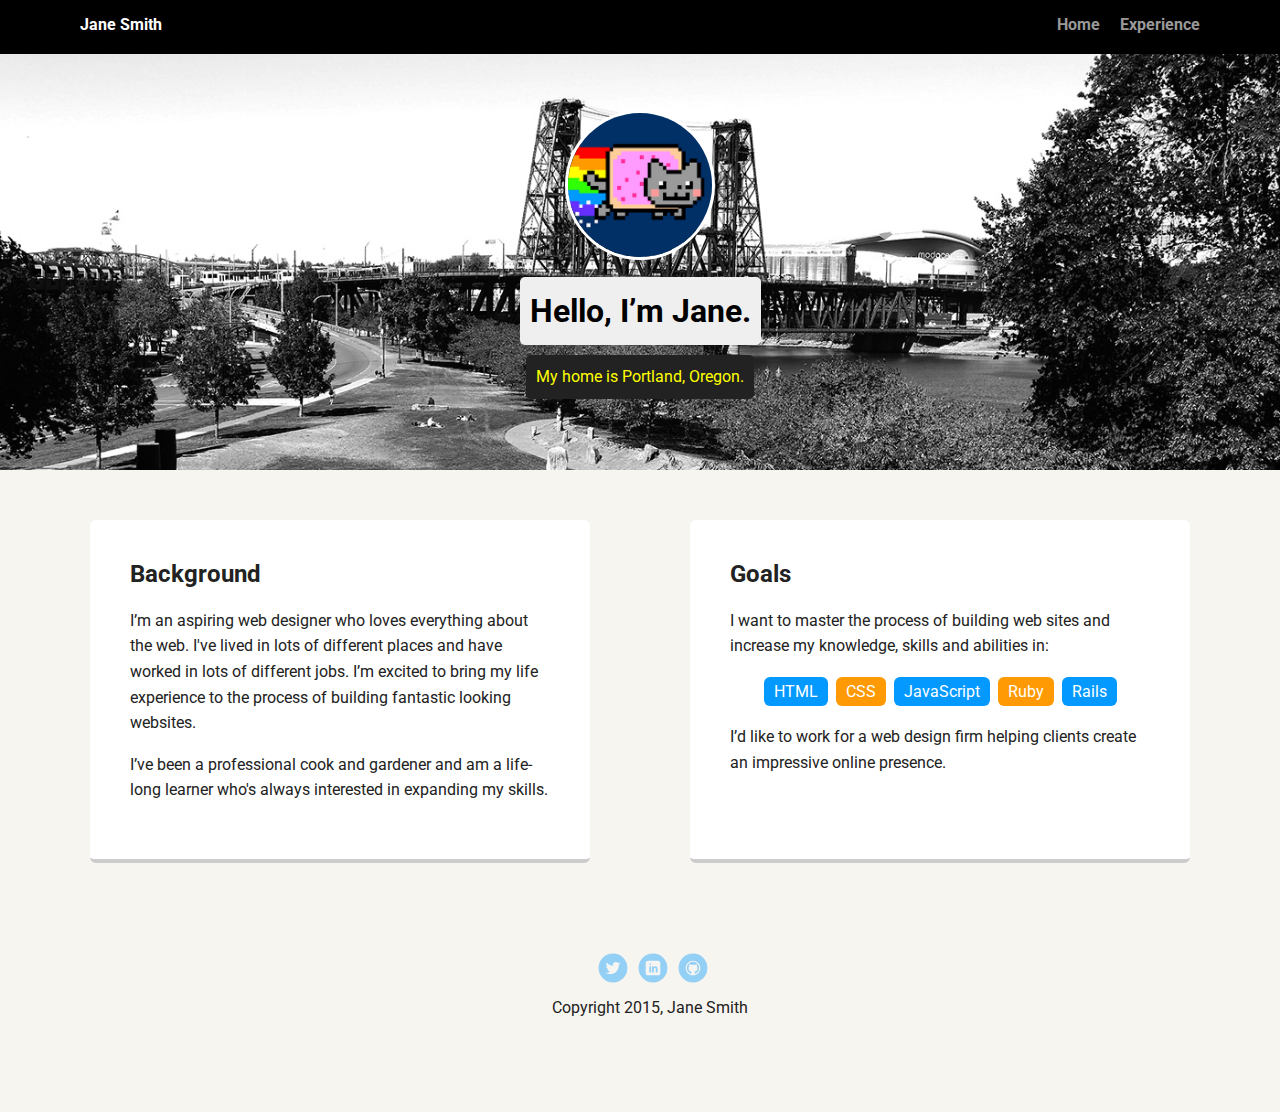
==== index.html @ 263a68d7 "Added the starter files" ====
<!doctype html>
<html lang="en">
<head>
  <meta charset="utf-8">
  <title>Jane Smith's Profile</title>
  <meta name="viewport" content="width=device-width, initial-scale=1.0">
  <link rel="stylesheet" href="styles.css">
  <link href="https://fonts.googleapis.com/css?family=Muli%7CRoboto:400,300,500,700,900" rel="stylesheet"></head>
  <body>

    <div class="main-nav">
        <ul class="nav">
          <li class="name">Jane Smith</li>
          <li><a href="#">Home</a></li>
          <li><a href="#">Experience</a></li>
        </ul>
    </div>

    <header>
      <img src="images/me.png" alt="Drawing of Jane Smith" class="profile-image">
      <h1 class="tag name">Hello, I’m Jane.</h1>
      <p class="tag location">My home is Portland, Oregon.</p>
    </header>

    <main class="flex">
      <div class="card">
        <h2>Background</h2>
        <p>I’m an aspiring web designer who loves everything about the web. I've lived in lots of different places and have worked in lots of different jobs. I’m excited to bring my life experience to the process of building fantastic looking websites.</p>
        <p>I’ve been a professional cook and gardener and am a life-long learner who's always interested in expanding my skills.</p>
      </div> 

      <div class="card">
        <h2>Goals</h2>
        <p>I want to master the process of building web sites and increase my knowledge, skills and abilities in:</p>
        <ul class="skills">
          <li>HTML</li>
          <li>CSS</li>
          <li>JavaScript</li>
          <li>Ruby</li>
          <li>Rails</li>
        </ul>
        <p>I’d like to work for a web design firm helping clients create an impressive online presence.</p>
      </div> 

    </main>
    <footer>
      <ul>
        <li><a href="#" class="social twitter">Twitter</a></li>
        <li><a href="#" class="social linkedin">LinkedIn</a></li>
        <li><a href="#" class="social github">Github</a></li>
      </ul>
      <p class="copyright">Copyright 2015, Jane Smith</p>
    </footer>
  </body>
  </html>
---- styles.css ----
/* Global Layout Set-up */
* { 
  box-sizing: border-box;
}
  
body {
  margin: 0;
  padding: 0;
  text-align: center;
  font-family: 'Roboto', sans-serif;
  color: #222;
  background: #f7f5f0;
}
/* Link Styles */

a {
  text-decoration: none;
  color: #999;
}
a:hover {
  color: #6633ff;
}

/* Section Styles */

.main-nav {
  width: 100%;
  background: black;
  min-height: 30px;
  padding: 10px;
  position: fixed;
  text-align: center;
}
.nav {
  display: flex;
  justify-content: space-around;
  font-weight: 700;
  list-style-type: none;
  margin: 0 auto;
  padding: 0;
}

.nav .name {
    display: block;
    margin-right: auto;
    color: white;
}
.nav li {
  padding: 5px 10px 10px 10px;
}
.nav a {
  transition: all .5s;
}
.nav a:hover {
  color: white
}

header {
  text-align: center;
  background: url('images/portland.jpg') no-repeat top center ;
  background-size: cover;
  overflow: hidden;
  padding-top: 60px;
}
header {
  line-height: 1.5;
}
header .profile-image {
  margin-top: 50px;
  width: 150px;
  height: 150px;
  border-radius: 50%;
  border: 3px solid white;
  transition: all .5s;
}
header .profile-image:hover {
  transform: scale(1.2) rotate(5deg);
}
.tag {
  background-color: #efefef;
  color: black;
  padding: 10px;
  border-radius: 5px;
  display: table;
  margin: 10px auto;
} 
.location {
  background-color: #222;
  color: yellow;
}
.card {
  margin: 30px;
  padding: 20px 40px 40px;
  max-width: 500px;
  text-align: left;
  background: #fff;
  border-bottom: 4px solid #ccc;
  border-radius: 6px;
  transition: all .5s;
}
.card:hover {
  border-color: #ff99ff;
}

ul.skills {
  padding: 0;
  text-align: center;
}

.skills li {
  border-radius: 6px;
  display: inline-block;
  background: #ff9904;
  color: white;
  padding: 5px 10px;
  margin: 2px;
}

.skills li:nth-child(odd) {
  background: #0399ff;
}

footer {
  width: 100%;
  min-height: 30px;
  padding: 20px 0 40px 20px;
}

footer .copyright {
  top: -8px;
  font-size: .75em;
}

footer ul {
  list-style-type: none;
  margin: 0;
  padding: 0;
}

footer ul li {
  display: inline-block;
}

a.social {
  display: inline-block;
  text-indent: -9999px;
  margin-left: 5px;
  width: 30px;
  height: 30px;
  background-size: 30px 30px;
  opacity: .4;
  transition: all .5s;
}
a.twitter {
  background-image: url(images/twitter.svg);
}
a.linkedin {
  background-image: url(images/linkedin.svg);
}
a.github {
  background-image: url(images/github.svg);
}
a.social:hover {
  opacity: 1;
}
.clearfix {
  clear: both;
}

/* Styles for larger screens */
@media screen and (min-width: 720px) {
  
  .flex {
      display: -ms-flexbox;      /* TWEENER - IE 10 */
      display: flex; 
      max-width: 1200px;
      -ms-flex-pack: distribute;
      justify-content: space-around;
      margin: 0 auto;
  }

  header {
    min-height: 470px;
  }

  .nav {
    max-width: 1200px;
    padding: 0 30px;
  }


  main {
    padding-top: 20px;
  }

  main p {
    line-height: 1.6em;
  }

  footer {
    font-size: 1.3em;
    max-width: 1200px;
    margin: 40px auto;
  }

}
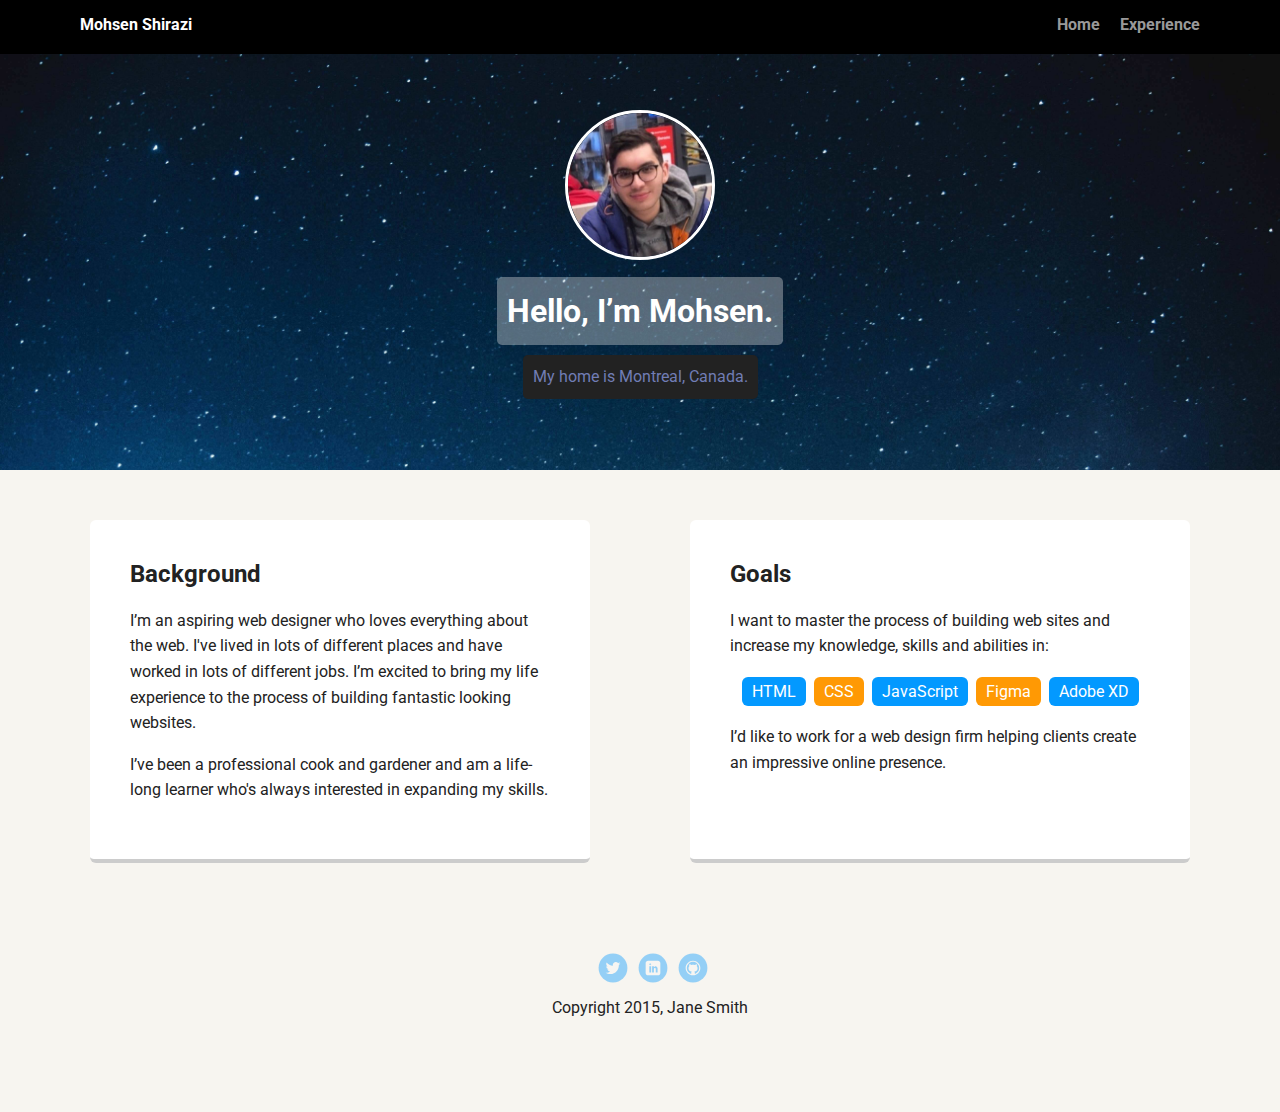
==== commit 171228c3: "Changed the images and the names/title." ====
--- a/index.html
+++ b/index.html
@@ -2,7 +2,7 @@
 <html lang="en">
 <head>
   <meta charset="utf-8">
-  <title>Jane Smith's Profile</title>
+  <title>Mohsen Shirazi's Profile</title>
   <meta name="viewport" content="width=device-width, initial-scale=1.0">
   <link rel="stylesheet" href="styles.css">
   <link href="https://fonts.googleapis.com/css?family=Muli%7CRoboto:400,300,500,700,900" rel="stylesheet"></head>
@@ -10,16 +10,16 @@
 
     <div class="main-nav">
         <ul class="nav">
-          <li class="name">Jane Smith</li>
+          <li class="name">Mohsen Shirazi</li>
           <li><a href="#">Home</a></li>
           <li><a href="#">Experience</a></li>
         </ul>
     </div>
 
     <header>
-      <img src="images/me.png" alt="Drawing of Jane Smith" class="profile-image">
-      <h1 class="tag name">Hello, I’m Jane.</h1>
-      <p class="tag location">My home is Portland, Oregon.</p>
+      <img src="images/me.jpeg" alt="Mohsen's picture" class="profile-image">
+      <h1 class="tag name">Hello, I’m Mohsen.</h1>
+      <p class="tag location">My home is Montreal, Canada.</p>
     </header>
 
     <main class="flex">
@@ -36,8 +36,8 @@
           <li>HTML</li>
           <li>CSS</li>
           <li>JavaScript</li>
-          <li>Ruby</li>
-          <li>Rails</li>
+          <li>Figma</li>
+          <li>Adobe XD</li>
         </ul>
         <p>I’d like to work for a web design firm helping clients create an impressive online presence.</p>
       </div> 
@@ -45,9 +45,9 @@
     </main>
     <footer>
       <ul>
-        <li><a href="#" class="social twitter">Twitter</a></li>
-        <li><a href="#" class="social linkedin">LinkedIn</a></li>
-        <li><a href="#" class="social github">Github</a></li>
+        <li><a href="https://twitter.com/MohsenSh2132" class="social twitter">Twitter</a></li>
+        <li><a href="https://www.linkedin.com/in/mohsen-shirazi-nalband-9297091b4/" class="social linkedin">LinkedIn</a></li>
+        <li><a href="https://github.com/blairsh21" class="social github">Github</a></li>
       </ul>
       <p class="copyright">Copyright 2015, Jane Smith</p>
     </footer>
--- a/styles.css
+++ b/styles.css
@@ -57,7 +57,7 @@
 
 header {
   text-align: center;
-  background: url('images/portland.jpg') no-repeat top center ;
+  background: url('images/stars.jpg') no-repeat top center ;
   background-size: cover;
   overflow: hidden;
   padding-top: 60px;
@@ -77,16 +77,16 @@
   transform: scale(1.2) rotate(5deg);
 }
 .tag {
-  background-color: #efefef;
-  color: black;
+  background-color: #efefef5b;
+  color: white;
   padding: 10px;
   border-radius: 5px;
   display: table;
   margin: 10px auto;
 } 
 .location {
-  background-color: #222;
-  color: yellow;
+  background-color: rgb(34, 34, 34);
+  color: rgb(113, 125, 181);
 }
 .card {
   margin: 30px;
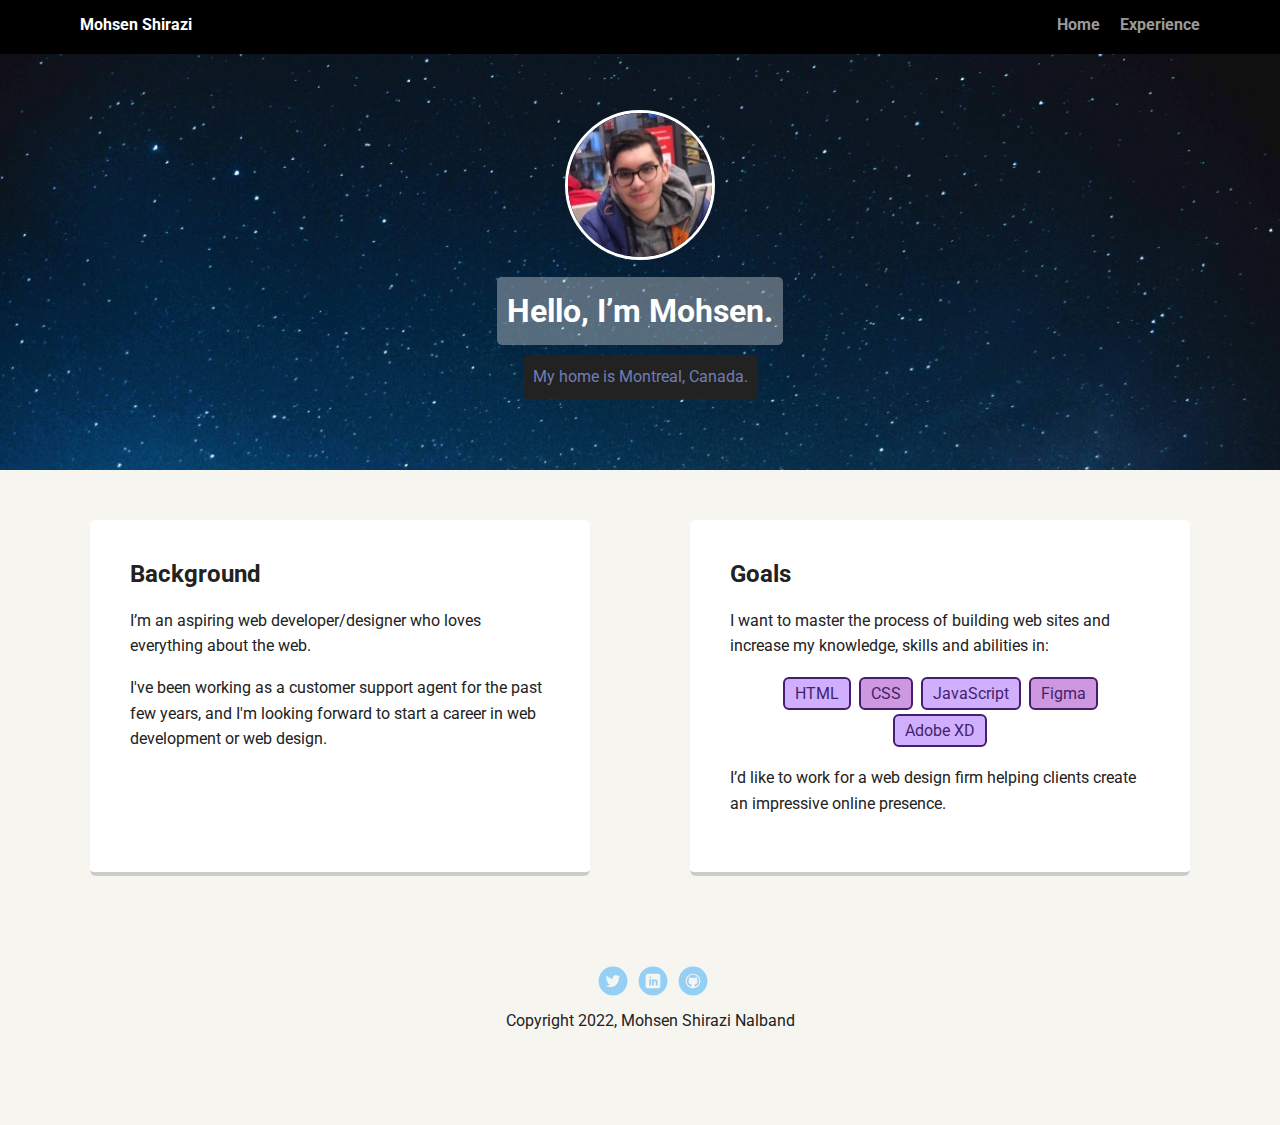
==== commit 3a90bad3: "Added the links and changed the text." ====
--- a/index.html
+++ b/index.html
@@ -8,13 +8,13 @@
   <link href="https://fonts.googleapis.com/css?family=Muli%7CRoboto:400,300,500,700,900" rel="stylesheet"></head>
   <body>
 
-    <div class="main-nav">
+    <nav>
         <ul class="nav">
           <li class="name">Mohsen Shirazi</li>
           <li><a href="#">Home</a></li>
           <li><a href="#">Experience</a></li>
         </ul>
-    </div>
+    </nav>
 
     <header>
       <img src="images/me.jpeg" alt="Mohsen's picture" class="profile-image">
@@ -23,14 +23,15 @@
     </header>
 
     <main class="flex">
-      <div class="card">
+      <section class="card">
         <h2>Background</h2>
-        <p>I’m an aspiring web designer who loves everything about the web. I've lived in lots of different places and have worked in lots of different jobs. I’m excited to bring my life experience to the process of building fantastic looking websites.</p>
-        <p>I’ve been a professional cook and gardener and am a life-long learner who's always interested in expanding my skills.</p>
-      </div> 
+        <p>I’m an aspiring web developer/designer who loves everything about the web. </p>
+        <p>I've been working as a customer support agent for the past few years, and I'm looking forward to start a career in web development or web design.</p>
+      </section>
 
-      <div class="card">
+      <section class="card">
         <h2>Goals</h2>
+        <!-- No changes made to the section below as my goals are the same except the last two items -->
         <p>I want to master the process of building web sites and increase my knowledge, skills and abilities in:</p>
         <ul class="skills">
           <li>HTML</li>
@@ -40,7 +41,8 @@
           <li>Adobe XD</li>
         </ul>
         <p>I’d like to work for a web design firm helping clients create an impressive online presence.</p>
-      </div> 
+      </section>
+        
 
     </main>
     <footer>
@@ -49,7 +51,7 @@
         <li><a href="https://www.linkedin.com/in/mohsen-shirazi-nalband-9297091b4/" class="social linkedin">LinkedIn</a></li>
         <li><a href="https://github.com/blairsh21" class="social github">Github</a></li>
       </ul>
-      <p class="copyright">Copyright 2015, Jane Smith</p>
+      <p class="copyright">Copyright 2022, Mohsen Shirazi Nalband</p>
     </footer>
   </body>
   </html>
--- a/styles.css
+++ b/styles.css
@@ -23,7 +23,7 @@
 
 /* Section Styles */
 
-.main-nav {
+nav {
   width: 100%;
   background: black;
   min-height: 30px;
@@ -110,14 +110,15 @@
 .skills li {
   border-radius: 6px;
   display: inline-block;
-  background: #ff9904;
-  color: white;
+  background: #ce98e0;
+  color: #451f6d;
   padding: 5px 10px;
   margin: 2px;
+  border: 2px solid #451f6d;
 }
 
 .skills li:nth-child(odd) {
-  background: #0399ff;
+  background: #d0afff;
 }
 
 footer {
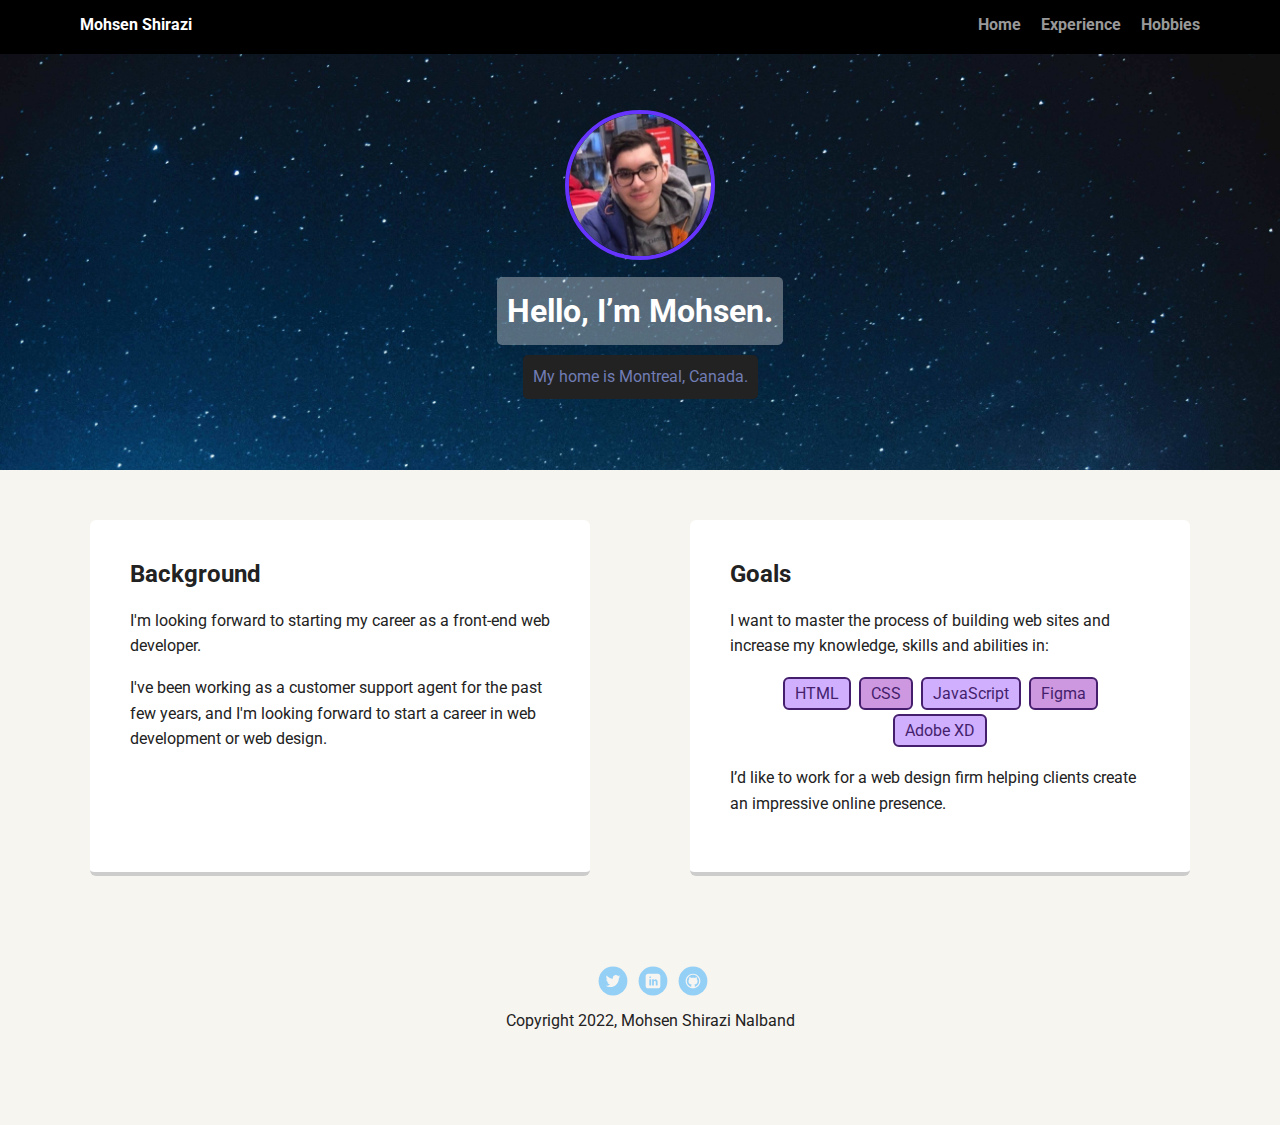
==== commit d603f67e: "Added the final touches for review" ====
--- a/index.html
+++ b/index.html
@@ -11,12 +11,13 @@
     <nav>
         <ul class="nav">
           <li class="name">Mohsen Shirazi</li>
-          <li><a href="#">Home</a></li>
-          <li><a href="#">Experience</a></li>
+          <li><a href="index.html">Home</a></li>
+          <li><a href="resume.html">Experience</a></li>
+          <li><a href="hobbies.html">Hobbies</a></li>
         </ul>
     </nav>
 
-    <header>
+    <header class="mainpage-header">
       <img src="images/me.jpeg" alt="Mohsen's picture" class="profile-image">
       <h1 class="tag name">Hello, I’m Mohsen.</h1>
       <p class="tag location">My home is Montreal, Canada.</p>
@@ -25,7 +26,7 @@
     <main class="flex">
       <section class="card">
         <h2>Background</h2>
-        <p>I’m an aspiring web developer/designer who loves everything about the web. </p>
+        <p>I'm looking forward to starting my career as a front-end web developer.</p>
         <p>I've been working as a customer support agent for the past few years, and I'm looking forward to start a career in web development or web design.</p>
       </section>
 
--- a/styles.css
+++ b/styles.css
@@ -55,14 +55,14 @@
   color: white
 }
 
-header {
+.mainpage-header {
   text-align: center;
   background: url('images/stars.jpg') no-repeat top center ;
   background-size: cover;
   overflow: hidden;
   padding-top: 60px;
 }
-header {
+.mainpage-header {
   line-height: 1.5;
 }
 header .profile-image {
@@ -70,7 +70,7 @@
   width: 150px;
   height: 150px;
   border-radius: 50%;
-  border: 3px solid white;
+  border: 4px solid #6633ff;
   transition: all .5s;
 }
 header .profile-image:hover {
@@ -180,7 +180,7 @@
       margin: 0 auto;
   }
 
-  header {
+  .mainpage-header {
     min-height: 470px;
   }
 
@@ -206,3 +206,66 @@
 
 }
 
+
+
+/* Styles for the Experience Pagee */
+
+
+/* Resume's header */
+
+.resume-header {
+  width: 100%;
+  position: fixed;
+  z-index: 1;
+  height: 50px;
+  background-color: #65afd4;
+  text-align: left;
+}
+
+.resume-header h1 {
+  position: relative;
+  bottom: 15px;
+  margin-left: 40px;
+}
+
+
+.resume-main {
+  text-align: left;
+  margin-left: 40px;
+}
+
+.experience {
+  margin-top: 50px;
+}
+
+.resume-list {
+  list-style: none;
+}
+
+
+/* Re-used the code from https://www.w3schools.com/howto/howto_css_image_center.asp */
+
+.resume-image {
+  display: block;
+  margin-left: auto;
+  margin-right: auto;
+  width: 50%;
+}
+
+
+
+/* Hobbies page */
+
+.hobbies-header {
+  text-align: center;
+  background: url('images/stars.jpg') no-repeat top center ;
+  background-size: cover;
+  overflow: hidden;
+  padding-top: 60px;
+  padding-bottom: 30px;
+}
+
+.painting-image {
+  max-width: 400px;
+  margin: 0 auto;
+}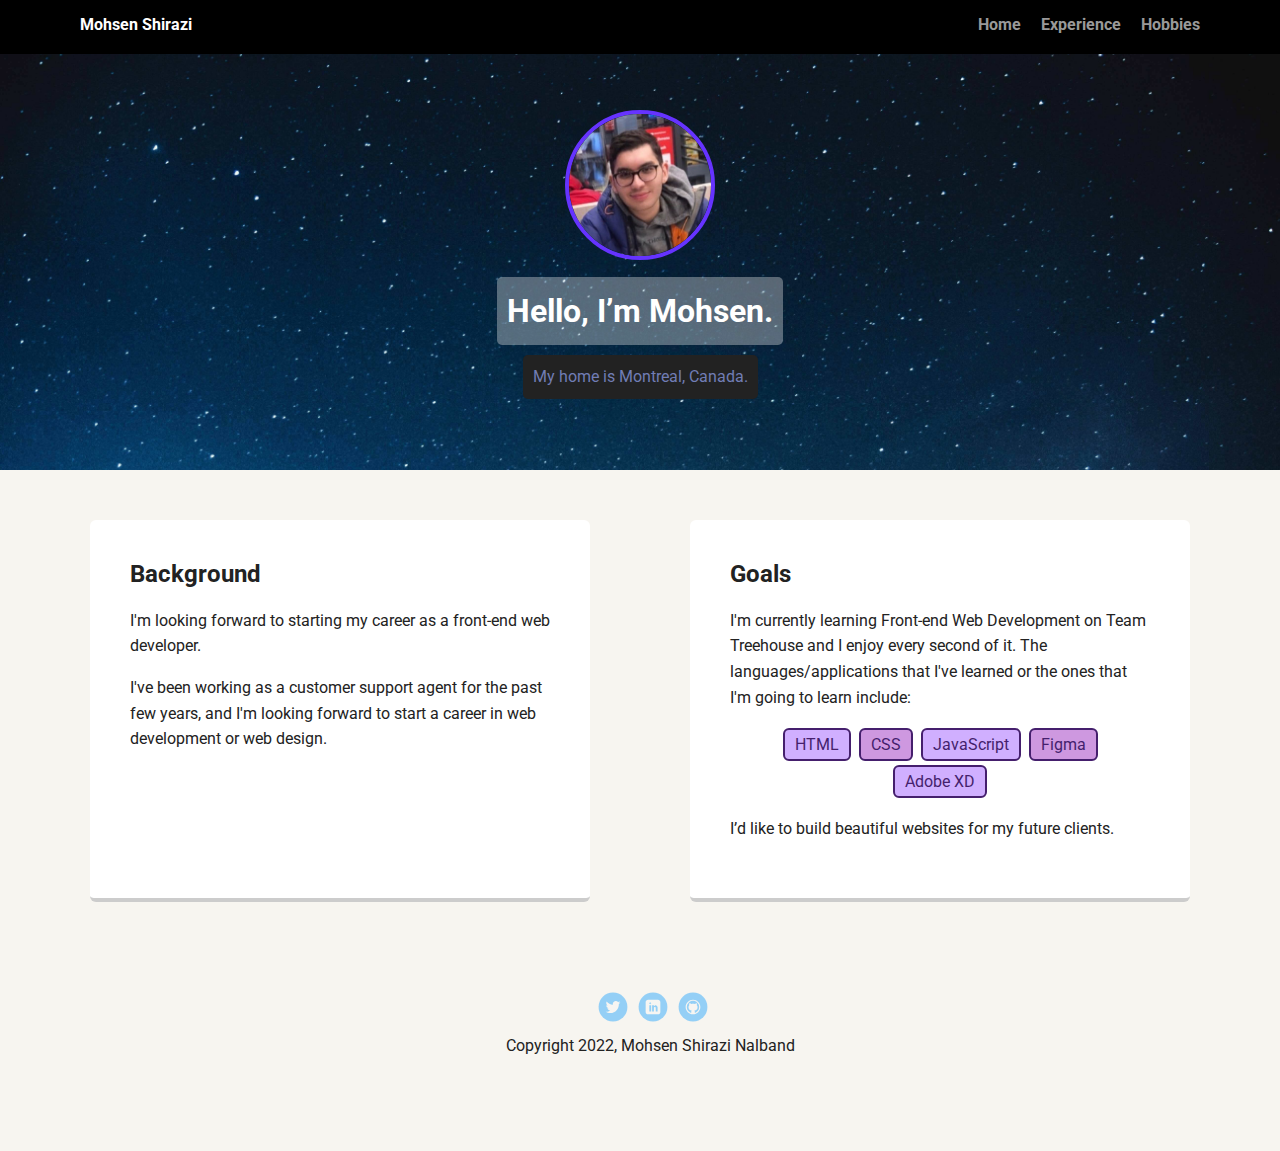
==== commit 1d1e75fc: "Added the finishing touches" ====
--- a/index.html
+++ b/index.html
@@ -32,8 +32,7 @@
 
       <section class="card">
         <h2>Goals</h2>
-        <!-- No changes made to the section below as my goals are the same except the last two items -->
-        <p>I want to master the process of building web sites and increase my knowledge, skills and abilities in:</p>
+        <p>I'm currently learning Front-end Web Development on Team Treehouse and I enjoy every second of it. The languages/applications that I've learned or the ones that I'm going to learn include:</p>
         <ul class="skills">
           <li>HTML</li>
           <li>CSS</li>
@@ -41,7 +40,7 @@
           <li>Figma</li>
           <li>Adobe XD</li>
         </ul>
-        <p>I’d like to work for a web design firm helping clients create an impressive online presence.</p>
+        <p>I’d like to build beautiful websites for my future clients.</p>
       </section>
         
 
